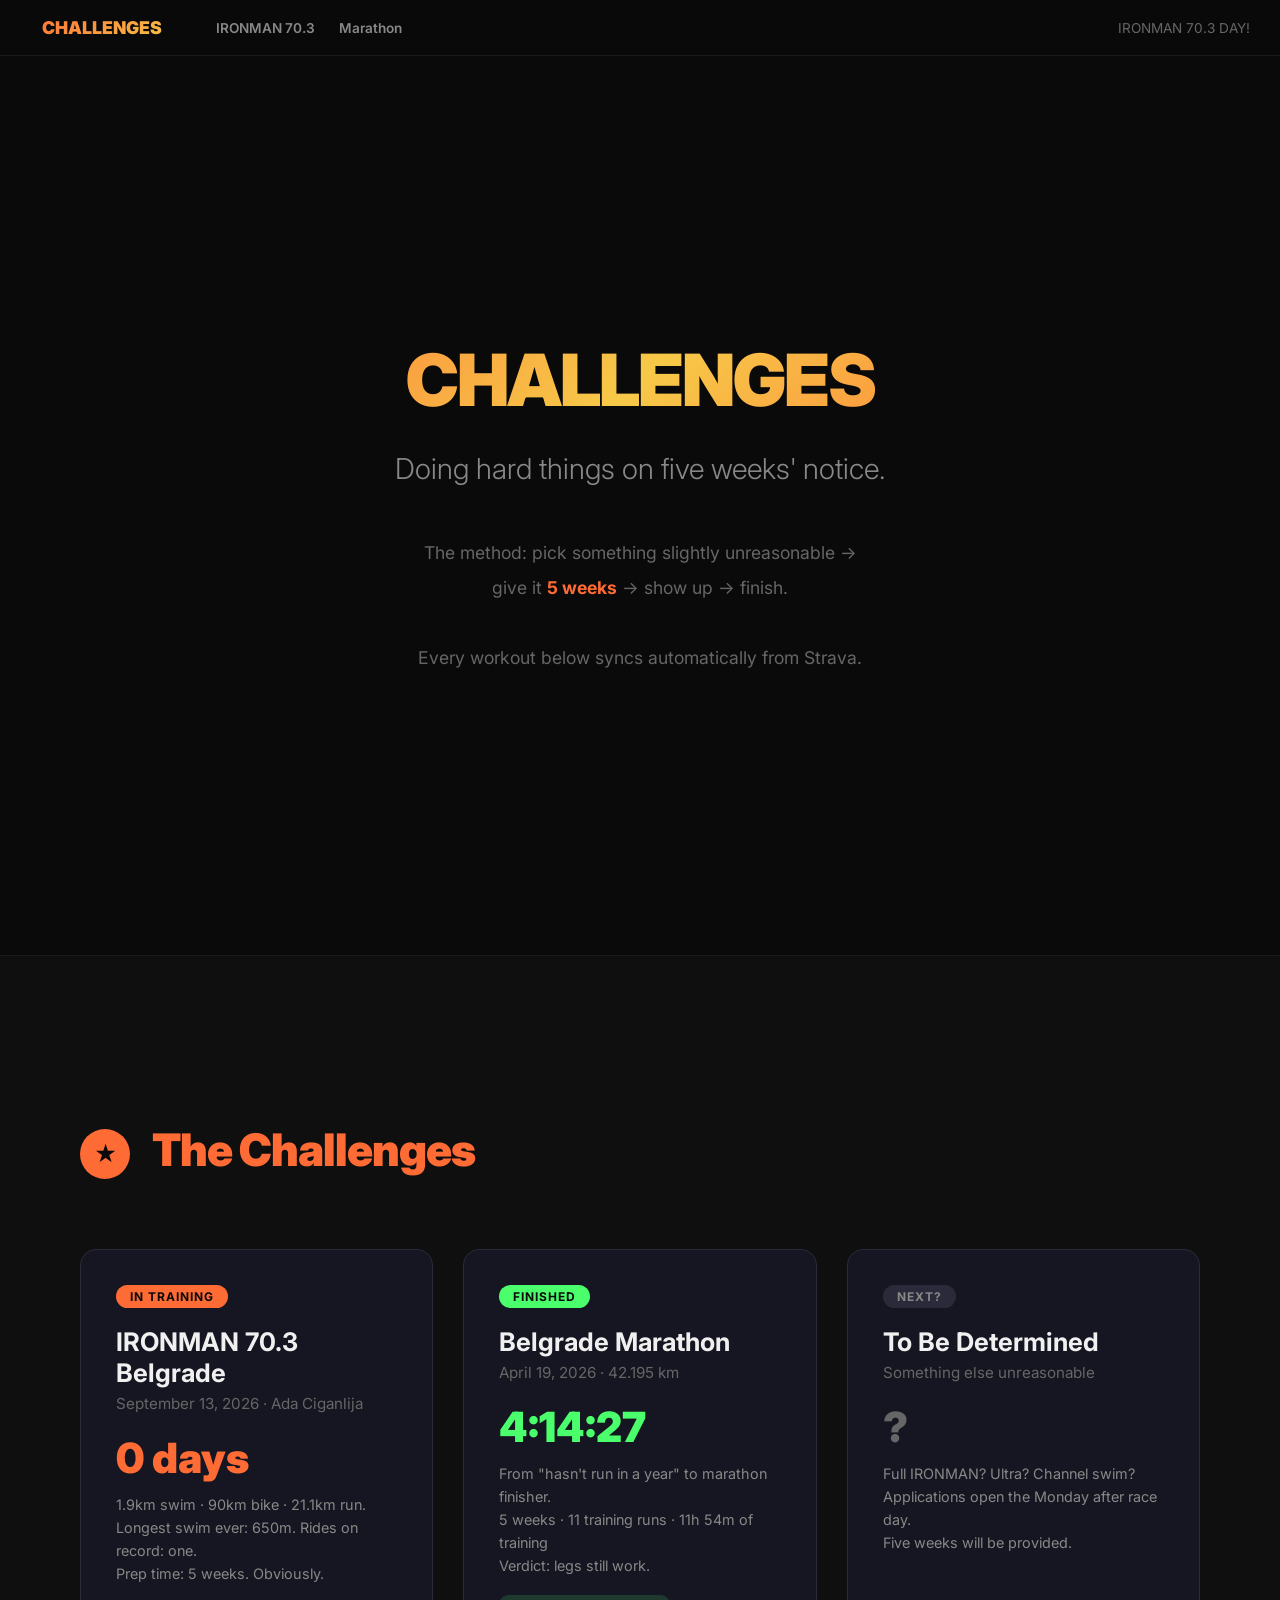
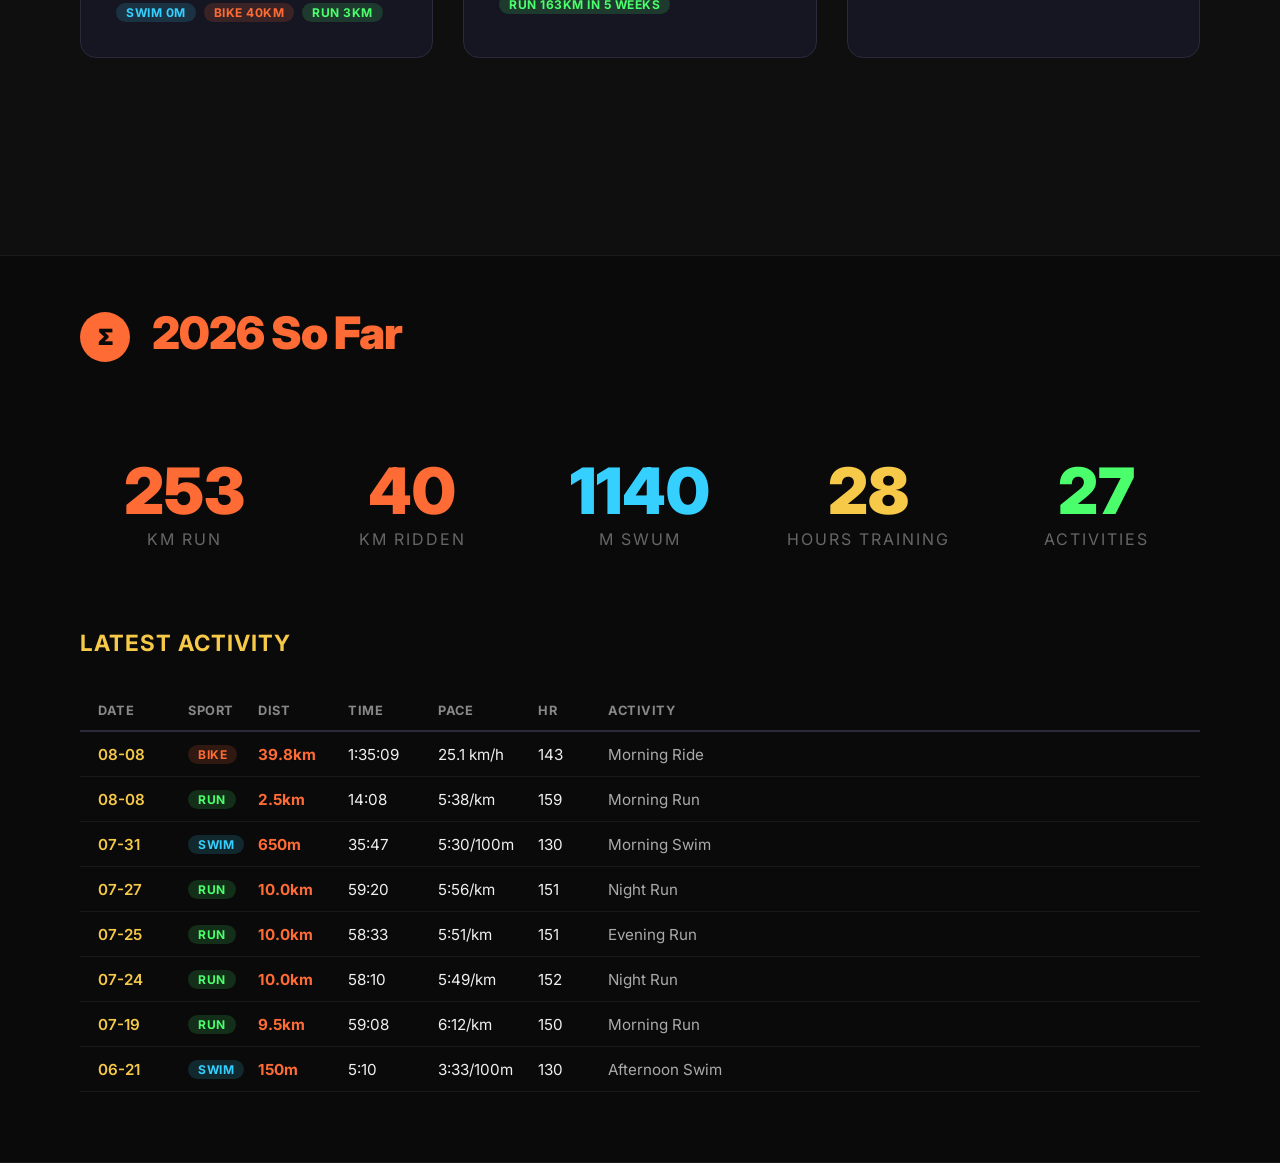
==== index.html @ f7e16145 "Challenges hub: Belgrade Marathon recap + IRONMAN 70.3 Belgrade training dashboard - Generic multi-c" ====
<!DOCTYPE html>
<html lang="en">
<head>
<meta charset="UTF-8">
<meta name="viewport" content="width=device-width, initial-scale=1.0">
<title>Challenges — Nebojša does hard things on short notice</title>
<link rel="stylesheet" href="assets/style.css">
</head>
<body>

<nav>
  <a class="logo" href="index.html">CHALLENGES</a>
  <button class="nav-toggle">☰</button>
  <div class="nav-links">
    <a href="ironman-70-3-belgrade-2026.html">IRONMAN 70.3</a>
    <a href="belgrade-marathon-2026.html">Marathon</a>
  </div>
  <span class="countdown" id="countdown"></span>
</nav>
<div class="mobile-countdown" id="mobileCountdown" style="display:none;"></div>

<div class="page">

<!-- HERO -->
<div class="slide slide-title" id="top">
  <h1>CHALLENGES</h1>
  <p class="subtitle">Doing hard things on five weeks' notice.</p>
  <p class="meta">
    The method: pick something slightly unreasonable →<br>
    give it <strong>5 weeks</strong> → show up → finish.<br><br>
    Every workout below syncs automatically from Strava.
  </p>
</div>

<!-- CHALLENGE CARDS -->
<div class="slide" id="challenges">
  <h2><span class="number">★</span> The Challenges</h2>

  <div class="challenge-grid">

    <a class="challenge-card" href="ironman-70-3-belgrade-2026.html">
      <span class="status live">In Training</span>
      <h3>IRONMAN 70.3 Belgrade</h3>
      <div class="sub">September 13, 2026 · Ada Ciganlija</div>
      <div class="headline" id="im-countdown">—</div>
      <div class="detail">
        1.9km swim · 90km bike · 21.1km run.<br>
        Longest swim ever: 650m. Rides on record: one.<br>
        Prep time: 5 weeks. Obviously.
      </div>
      <div class="disciplines">
        <span class="sport-badge Swim" id="im-swim">Swim —</span>
        <span class="sport-badge Ride" id="im-bike">Bike —</span>
        <span class="sport-badge Run" id="im-run">Run —</span>
      </div>
    </a>

    <a class="challenge-card" href="belgrade-marathon-2026.html">
      <span class="status done">Finished</span>
      <h3>Belgrade Marathon</h3>
      <div class="sub">April 19, 2026 · 42.195 km</div>
      <div class="headline green">4:14:27</div>
      <div class="detail">
        From "hasn't run in a year" to marathon finisher.<br>
        <span id="mar-stats">5 weeks · 11 training runs</span><br>
        Verdict: legs still work.
      </div>
      <div class="disciplines">
        <span class="sport-badge Run">Run 163km in 5 weeks</span>
      </div>
    </a>

    <div class="challenge-card" style="cursor:default;">
      <span class="status future">Next?</span>
      <h3>To Be Determined</h3>
      <div class="sub">Something else unreasonable</div>
      <div class="headline" style="color:var(--dim);">?</div>
      <div class="detail">
        Full IRONMAN? Ultra? Channel swim?<br>
        Applications open the Monday after race day.<br>
        Five weeks will be provided.
      </div>
    </div>

  </div>
</div>

<!-- 2026 TOTALS -->
<div class="slide slide-compact" id="totals">
  <h2><span class="number">Σ</span> 2026 So Far</h2>
  <div class="stat-row">
    <div class="big-stat"><div class="number-val" id="t-run">—</div><div class="label">km run</div></div>
    <div class="big-stat"><div class="number-val" style="color:var(--bike)" id="t-bike">—</div><div class="label">km ridden</div></div>
    <div class="big-stat"><div class="number-val" style="color:var(--swim)" id="t-swim">—</div><div class="label">m swum</div></div>
    <div class="big-stat"><div class="number-val" style="color:var(--gold)" id="t-hours">—</div><div class="label">hours training</div></div>
    <div class="big-stat"><div class="number-val" style="color:var(--green)" id="t-acts">—</div><div class="label">activities</div></div>
  </div>

  <h3>Latest Activity</h3>
  <div class="run-log" id="latestLog"></div>
</div>

</div>

<script src="data/activities.js"></script>
<script src="assets/site.js"></script>
<script>
  startCountdown('countdown', '2026-09-13', 'IRONMAN 70.3');

  // IM 70.3 card: countdown + per-discipline totals since plan start
  const IM_START = '2026-08-08';
  document.getElementById('im-countdown').textContent = daysUntil('2026-09-13') + ' days';
  const tri = ACT.filter(a => a.date >= IM_START);
  document.getElementById('im-swim').textContent = 'Swim ' + (sumKm(bySport(tri, 'Swim')) * 1000).toFixed(0) + 'm';
  document.getElementById('im-bike').textContent = 'Bike ' + sumKm(bySport(tri, 'Ride')).toFixed(0) + 'km';
  document.getElementById('im-run').textContent = 'Run ' + sumKm(bySport(tri, 'Run')).toFixed(0) + 'km';

  // Marathon card training stats (Mar 14 – Apr 19, runs before race day)
  const mar = ACT.filter(a => a.sport === 'Run' && inRange(a, '2026-03-14', '2026-04-18'));
  const marH = sumH(mar) ;
  document.getElementById('mar-stats').textContent =
    `5 weeks · ${mar.length} training runs · ${fmtH(marH)} of training`;

  // 2026 totals
  document.getElementById('t-run').textContent = sumKm(bySport(ACT, 'Run')).toFixed(0);
  document.getElementById('t-bike').textContent = sumKm(bySport(ACT, 'Ride')).toFixed(0);
  document.getElementById('t-swim').textContent = (sumKm(bySport(ACT, 'Swim')) * 1000).toFixed(0);
  document.getElementById('t-hours').textContent = sumH(ACT).toFixed(0);
  document.getElementById('t-acts').textContent = ACT.length;

  // Latest 8 activities
  renderLog('latestLog', () => true);
  const log = document.getElementById('latestLog');
  while (log.children.length > 9) log.removeChild(log.lastChild); // header + 8
</script>

</body>
</html>
---- assets/style.css ----
@import url('https://fonts.googleapis.com/css2?family=Inter:wght@300;400;600;700;900&display=swap');

* { margin: 0; padding: 0; box-sizing: border-box; }

:root {
  --orange: #ff6b35;
  --gold: #f7c948;
  --green: #4aff6b;
  --blue: #4a9eff;
  --cyan: #35d0ff;
  --red: #ff4444;
  --bg: #0a0a0a;
  --bg2: #0f0f0f;
  --card: #161622;
  --border: #2a2a3a;
  --text: #f0f0f0;
  --muted: #888;
  --dim: #666;
  /* discipline colors */
  --swim: #35d0ff;
  --bike: #ff6b35;
  --run: #4aff6b;
}

body {
  font-family: 'Inter', -apple-system, BlinkMacSystemFont, sans-serif;
  background: var(--bg);
  color: var(--text);
  overflow-x: hidden;
}

/* NAV */
nav {
  position: fixed;
  top: 0; left: 0; right: 0;
  z-index: 100;
  background: rgba(10,10,10,0.95);
  backdrop-filter: blur(10px);
  border-bottom: 1px solid #1a1a1a;
  display: flex;
  align-items: center;
  padding: 0 30px;
  height: 56px;
}
nav .logo {
  font-weight: 900;
  font-size: 1.1rem;
  background: linear-gradient(135deg, var(--orange), var(--gold));
  -webkit-background-clip: text;
  -webkit-text-fill-color: transparent;
  margin-right: 30px;
  text-decoration: none;
  white-space: nowrap;
}
nav a { color: var(--muted); text-decoration: none; font-size: 0.85rem; font-weight: 600; padding: 18px 12px; transition: color 0.2s; }
nav a:hover, nav a.active { color: var(--orange); }
nav .countdown { margin-left: auto; font-size: 0.85rem; color: var(--dim); white-space: nowrap; }
nav .countdown strong { color: var(--orange); font-size: 1.1rem; }

.page { padding-top: 56px; }

/* SECTIONS */
.slide {
  min-height: 100vh;
  padding: 60px 80px;
  display: flex;
  flex-direction: column;
  justify-content: center;
  position: relative;
  border-bottom: 1px solid #1a1a1a;
}
.slide:nth-child(odd) { background: var(--bg); }
.slide:nth-child(even) { background: var(--bg2); }
.slide-compact { min-height: auto; padding: 50px 80px; }

/* Title slide */
.slide-title { text-align: center; background: linear-gradient(135deg, #0a0a0a 0%, #1a0a2e 50%, #0a0a0a 100%); }
.slide-title.tri { background: linear-gradient(135deg, #0a0a0a 0%, #0a1a2e 45%, #1a0a2e 100%); }
.slide-title h1 {
  font-size: 4.5rem; font-weight: 900; letter-spacing: -2px;
  background: linear-gradient(135deg, var(--orange), var(--gold), var(--orange));
  -webkit-background-clip: text; -webkit-text-fill-color: transparent;
  margin-bottom: 20px;
}
.slide-title.tri h1 { background: linear-gradient(135deg, var(--swim), var(--gold), var(--orange)); -webkit-background-clip: text; -webkit-text-fill-color: transparent; }
.slide-title .subtitle { font-size: 1.8rem; font-weight: 300; color: var(--muted); margin-bottom: 40px; }
.slide-title .meta { font-size: 1.1rem; color: var(--dim); line-height: 2; }
.slide-title .meta strong { color: var(--orange); }

h2 { font-size: 2.8rem; font-weight: 900; letter-spacing: -1px; margin-bottom: 40px; color: var(--orange); }
h2 .number {
  display: inline-block; background: var(--orange); color: var(--bg);
  width: 50px; height: 50px; border-radius: 50%; text-align: center;
  line-height: 50px; font-size: 1.4rem; margin-right: 15px; vertical-align: middle;
}
h3 { font-size: 1.4rem; font-weight: 700; color: var(--gold); margin: 30px 0 15px 0; text-transform: uppercase; letter-spacing: 1px; }

p, li { font-size: 1.15rem; line-height: 1.8; color: #ccc; }
ul { list-style: none; padding: 0; }
ul li { padding: 8px 0 8px 30px; position: relative; }
ul li::before { content: '→'; position: absolute; left: 0; color: var(--orange); font-weight: 700; }

table { width: 100%; border-collapse: collapse; margin: 20px 0; font-size: 1.05rem; }
thead th {
  background: var(--orange); color: var(--bg); padding: 14px 18px; text-align: left;
  font-weight: 700; font-size: 0.95rem; text-transform: uppercase; letter-spacing: 0.5px;
}
thead th:first-child { border-radius: 8px 0 0 0; }
thead th:last-child { border-radius: 0 8px 0 0; }
tbody td { padding: 12px 18px; border-bottom: 1px solid #222; color: #ccc; }
tbody tr:hover { background: #1a1a2e; }
.table-wrap { overflow-x: auto; -webkit-overflow-scrolling: touch; }

.card-grid { display: grid; grid-template-columns: repeat(auto-fit, minmax(300px, 1fr)); gap: 25px; margin: 20px 0; }
.card { background: var(--card); border: 1px solid var(--border); border-radius: 12px; padding: 30px; transition: transform 0.2s; }
.card:hover { transform: translateY(-3px); border-color: var(--orange); }
.card h4 { font-size: 1.2rem; color: var(--gold); margin-bottom: 12px; }
.card p { font-size: 1rem; color: #aaa; }

.warning { background: linear-gradient(135deg, #2a1a0a, #1a1a0a); border-left: 4px solid var(--orange); padding: 25px 30px; border-radius: 0 12px 12px 0; margin: 20px 0; }
.warning p { color: #f0c060; }
.info { background: linear-gradient(135deg, #0a1a2a, #0a1a1a); border-left: 4px solid var(--blue); padding: 25px 30px; border-radius: 0 12px 12px 0; margin: 20px 0; }
.info p { color: #8ac4ff; }
.success { background: linear-gradient(135deg, #0a2a1a, #0a1a0a); border-left: 4px solid var(--green); padding: 25px 30px; border-radius: 0 12px 12px 0; margin: 20px 0; }
.success p { color: #8affaa; }
.danger { background: linear-gradient(135deg, #2a0a0a, #1a0a0a); border-left: 4px solid var(--red); padding: 25px 30px; border-radius: 0 12px 12px 0; margin: 20px 0; }
.danger p { color: #ff9a9a; }

.two-col { display: grid; grid-template-columns: 1fr 1fr; gap: 40px; }
.three-col { display: grid; grid-template-columns: 1fr 1fr 1fr; gap: 25px; }

.big-stat { text-align: center; padding: 20px; }
.big-stat .number-val { font-size: 4rem; font-weight: 900; color: var(--orange); }
.big-stat .label { font-size: 1rem; color: var(--dim); text-transform: uppercase; letter-spacing: 2px; }

.pace-band { display: flex; align-items: center; padding: 15px 20px; margin: 8px 0; border-radius: 10px; font-size: 1rem; }
.pace-band .km { font-weight: 700; color: var(--orange); width: 130px; flex-shrink: 0; }
.pace-band .pace { font-weight: 600; color: var(--gold); width: 150px; flex-shrink: 0; }
.pace-band .note { color: #aaa; }
.pace-band:nth-child(odd) { background: var(--card); }
.pace-band:nth-child(even) { background: #1a1a2e; }
.pace-band.danger-band { border-left: 3px solid var(--red); }
.pace-band.finish { border-left: 3px solid var(--green); }
.pace-band.swim-band { border-left: 3px solid var(--swim); }
.pace-band.bike-band { border-left: 3px solid var(--bike); }
.pace-band.run-band { border-left: 3px solid var(--run); }

.checklist { margin: 20px 0; }
.checklist-item { display: flex; align-items: center; padding: 12px 0; border-bottom: 1px solid #1a1a1a; font-size: 1.05rem; color: #ccc; }
.checklist-item .box { width: 24px; height: 24px; border: 2px solid var(--orange); border-radius: 5px; margin-right: 15px; flex-shrink: 0; }
.checklist-item.done .box { background: var(--green); border-color: var(--green); }
.checklist-item.done { color: var(--dim); text-decoration: line-through; }

.timeline { position: relative; padding-left: 40px; margin: 20px 0; }
.timeline::before { content: ''; position: absolute; left: 15px; top: 0; bottom: 0; width: 3px; background: linear-gradient(180deg, var(--swim), var(--orange), var(--green)); border-radius: 2px; }
.timeline-item { position: relative; margin-bottom: 30px; padding: 20px 25px; background: var(--card); border-radius: 10px; border: 1px solid var(--border); }
.timeline-item::before { content: ''; position: absolute; left: -33px; top: 25px; width: 13px; height: 13px; background: var(--orange); border-radius: 50%; border: 3px solid var(--bg); }
.timeline-item h4 { color: var(--orange); font-size: 1.1rem; margin-bottom: 8px; }
.timeline-item p { font-size: 0.95rem; color: #aaa; }

/* PROGRESS DASHBOARD */
.progress-grid { display: grid; grid-template-columns: repeat(5, 1fr); gap: 15px; margin: 20px 0; }
.week-block { background: var(--card); border: 1px solid var(--border); border-radius: 12px; padding: 20px; text-align: center; position: relative; }
.week-block.active { border-color: var(--orange); box-shadow: 0 0 20px rgba(255,107,53,0.2); }
.week-block.completed { border-color: var(--green); }
.week-block .week-num { font-size: 0.8rem; color: var(--dim); text-transform: uppercase; letter-spacing: 1px; }
.week-block .week-dates { font-size: 0.75rem; color: #555; margin: 5px 0; }
.week-block .week-km { font-size: 2rem; font-weight: 900; color: var(--orange); margin: 10px 0; }
.week-block .week-target { font-size: 0.8rem; color: var(--dim); }
.week-block .week-status { display: inline-block; margin-top: 10px; padding: 3px 10px; border-radius: 20px; font-size: 0.75rem; font-weight: 600; }
.week-block .week-status.todo { background: #2a2a3a; color: var(--dim); }
.week-block .week-status.current { background: var(--orange); color: var(--bg); }
.week-block .week-status.done { background: var(--green); color: var(--bg); }

/* Tri week block: 3 discipline bars */
.tri-bar { margin: 8px 0 2px; text-align: left; }
.tri-bar .tri-label { display: flex; justify-content: space-between; font-size: 0.7rem; color: var(--dim); margin-bottom: 2px; }
.tri-bar .bar { background: #2a2a3a; border-radius: 4px; height: 6px; overflow: hidden; }
.tri-bar .bar > div { height: 6px; border-radius: 4px; transition: width 0.5s; }
.tri-bar.swim .bar > div { background: var(--swim); }
.tri-bar.bike .bar > div { background: var(--bike); }
.tri-bar.run .bar > div { background: var(--run); }

/* ACTIVITY LOG */
.run-log { margin: 20px 0; }
.run-entry { display: grid; grid-template-columns: 90px 70px 90px 90px 100px 70px 1fr; padding: 12px 18px; border-bottom: 1px solid #1a1a1a; font-size: 0.95rem; align-items: center; }
.run-entry.header { font-weight: 700; color: var(--muted); text-transform: uppercase; font-size: 0.8rem; letter-spacing: 0.5px; border-bottom: 2px solid var(--border); }
.run-entry .date { color: var(--gold); font-weight: 600; }
.run-entry .dist { color: var(--orange); font-weight: 700; }
.sport-badge { display: inline-block; padding: 2px 10px; border-radius: 20px; font-size: 0.75rem; font-weight: 700; text-transform: uppercase; letter-spacing: 0.5px; }
.sport-badge.Run { background: rgba(74,255,107,0.15); color: var(--run); }
.sport-badge.Ride { background: rgba(255,107,53,0.15); color: var(--bike); }
.sport-badge.Swim { background: rgba(53,208,255,0.15); color: var(--swim); }
.sport-badge.Other { background: #2a2a3a; color: var(--muted); }

/* HUB: challenge cards */
.challenge-grid { display: grid; grid-template-columns: repeat(auto-fit, minmax(340px, 1fr)); gap: 30px; margin: 30px 0; }
.challenge-card {
  display: block; text-decoration: none;
  background: var(--card); border: 1px solid var(--border); border-radius: 16px;
  padding: 35px; position: relative; overflow: hidden; transition: transform 0.2s, border-color 0.2s;
}
.challenge-card:hover { transform: translateY(-5px); border-color: var(--orange); }
.challenge-card .status { display: inline-block; padding: 4px 14px; border-radius: 20px; font-size: 0.75rem; font-weight: 700; text-transform: uppercase; letter-spacing: 1px; margin-bottom: 18px; }
.challenge-card .status.done { background: var(--green); color: var(--bg); }
.challenge-card .status.live { background: var(--orange); color: var(--bg); animation: pulse 2s infinite; }
.challenge-card .status.future { background: #2a2a3a; color: var(--muted); }
@keyframes pulse { 0%,100% { opacity: 1; } 50% { opacity: 0.6; } }
.challenge-card h3 { margin: 0 0 6px; font-size: 1.6rem; color: var(--text); text-transform: none; letter-spacing: 0; }
.challenge-card .sub { color: var(--dim); font-size: 0.95rem; margin-bottom: 20px; }
.challenge-card .headline { font-size: 2.6rem; font-weight: 900; color: var(--orange); margin: 10px 0; }
.challenge-card .headline.green { color: var(--green); }
.challenge-card .detail { color: var(--muted); font-size: 0.9rem; line-height: 1.6; }
.challenge-card .disciplines { margin-top: 18px; display: flex; gap: 8px; flex-wrap: wrap; }

.stat-row { display: grid; grid-template-columns: repeat(auto-fit, minmax(150px, 1fr)); gap: 20px; margin: 30px 0; }

.slide-number { position: absolute; bottom: 30px; right: 40px; color: #333; font-size: 0.9rem; font-weight: 600; }

.nav-toggle { display: none; background: none; border: none; color: var(--muted); font-size: 1.5rem; cursor: pointer; padding: 5px; }
.nav-links { display: flex; align-items: center; }

/* TABLET */
@media (max-width: 900px) {
  .slide { padding: 40px 30px; }
  .slide-compact { padding: 35px 30px; }
  .slide-title h1 { font-size: 3rem; }
  h2 { font-size: 2.2rem; }
  .two-col, .three-col { grid-template-columns: 1fr; }
  .card-grid { grid-template-columns: 1fr 1fr; }
  .progress-grid { grid-template-columns: repeat(3, 1fr); }
  nav { padding: 0 15px; }
  nav a { font-size: 0.75rem; padding: 18px 6px; }
}

/* MOBILE */
@media (max-width: 600px) {
  .slide { padding: 30px 16px; min-height: auto; }
  .slide-compact { padding: 25px 16px; }
  .slide-title { padding: 40px 16px; min-height: 80vh; }
  .slide-title h1 { font-size: 2.2rem; letter-spacing: -1px; }
  .slide-title .subtitle { font-size: 1.2rem; margin-bottom: 25px; }
  .slide-title .meta { font-size: 0.9rem; line-height: 1.8; }

  h2 { font-size: 1.6rem; margin-bottom: 25px; }
  h2 .number { width: 36px; height: 36px; line-height: 36px; font-size: 1rem; margin-right: 10px; }
  h3 { font-size: 1.1rem; margin: 20px 0 10px 0; }
  p, li { font-size: 1rem; line-height: 1.7; }

  nav { padding: 0 12px; height: 50px; flex-wrap: wrap; }
  nav .logo { font-size: 0.95rem; margin-right: auto; }
  nav .countdown { display: none; }
  .nav-toggle { display: block; }
  .nav-links {
    display: none; width: 100%; flex-direction: column;
    background: rgba(10,10,10,0.98); position: absolute; top: 50px; left: 0; right: 0;
    padding: 10px 0; border-bottom: 1px solid #222; z-index: 101;
  }
  .nav-links.open { display: flex; }
  .nav-links a { padding: 12px 20px; width: 100%; font-size: 0.9rem; }
  .nav-links a:hover { background: #1a1a1a; }
  .mobile-countdown {
    display: block; width: 100%; text-align: center; font-size: 0.8rem;
    color: var(--dim); padding: 6px 0; border-bottom: 1px solid #1a1a1a; background: var(--bg);
  }

  .progress-grid { grid-template-columns: repeat(2, 1fr); gap: 10px; }
  .week-block { padding: 15px 10px; }
  .week-block .week-km { font-size: 1.6rem; }

  .run-entry.header { display: none; }
  .run-entry { display: flex; flex-wrap: wrap; padding: 14px 0; gap: 4px 12px; font-size: 0.9rem; }
  .run-entry .date { font-size: 0.95rem; width: 100%; margin-bottom: 2px; }

  table { font-size: 0.9rem; min-width: 500px; }
  thead th { padding: 10px 12px; font-size: 0.8rem; }
  tbody td { padding: 10px 12px; }

  .card-grid { grid-template-columns: 1fr; gap: 15px; }
  .card { padding: 20px; }
  .card h4 { font-size: 1.05rem; }
  .card p { font-size: 0.9rem; }

  .challenge-grid { grid-template-columns: 1fr; }
  .challenge-card { padding: 25px; }
  .challenge-card .headline { font-size: 2rem; }

  .pace-band { flex-wrap: wrap; padding: 12px 14px; gap: 4px; }
  .pace-band .km { width: 100px; font-size: 0.9rem; }
  .pace-band .pace { width: 120px; font-size: 0.9rem; }
  .pace-band .note { width: 100%; font-size: 0.85rem; margin-top: 2px; }

  .warning, .info, .success, .danger { padding: 18px 16px; }
  .warning p, .info p, .success p, .danger p { font-size: 0.95rem; }

  .checklist-item { font-size: 0.95rem; padding: 10px 0; }
  .checklist-item .box { width: 20px; height: 20px; margin-right: 12px; }

  .timeline { padding-left: 30px; }
  .big-stat .number-val { font-size: 2.6rem; }
  .slide-number { display: none; }
}
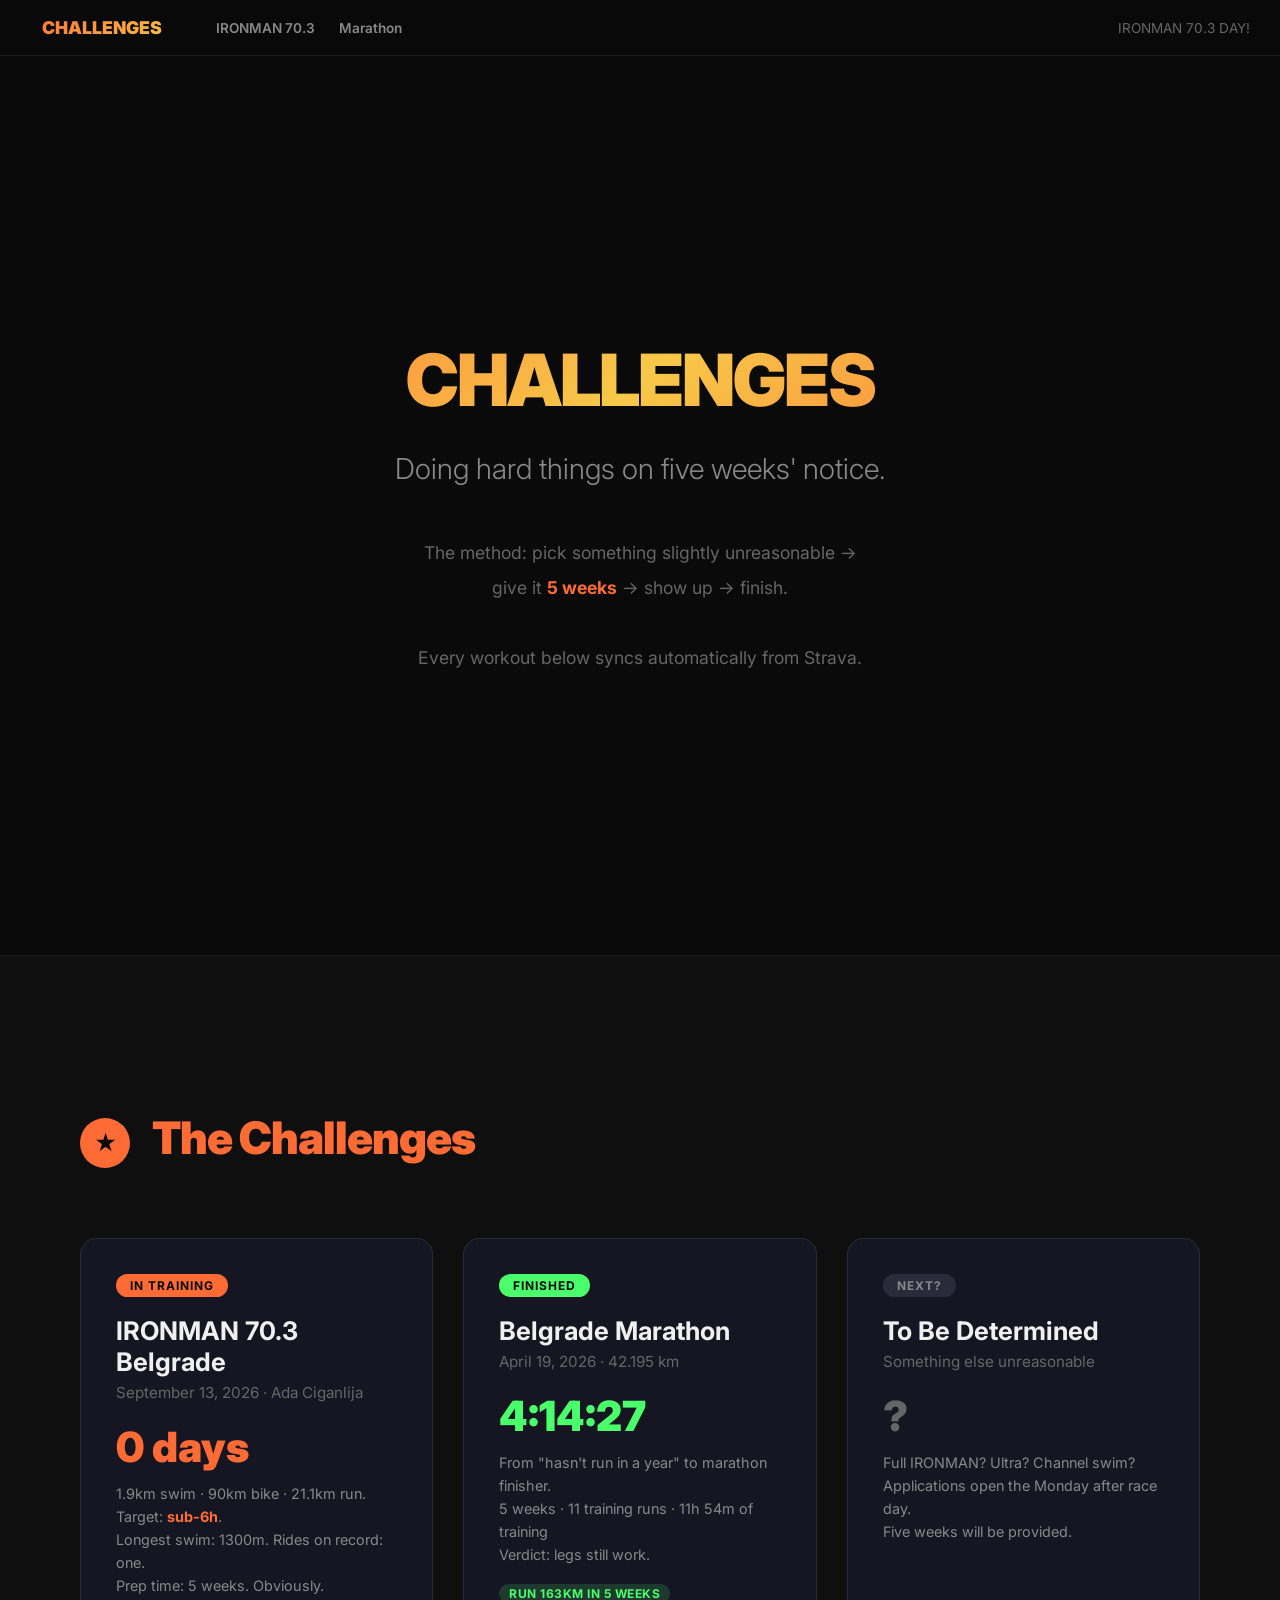
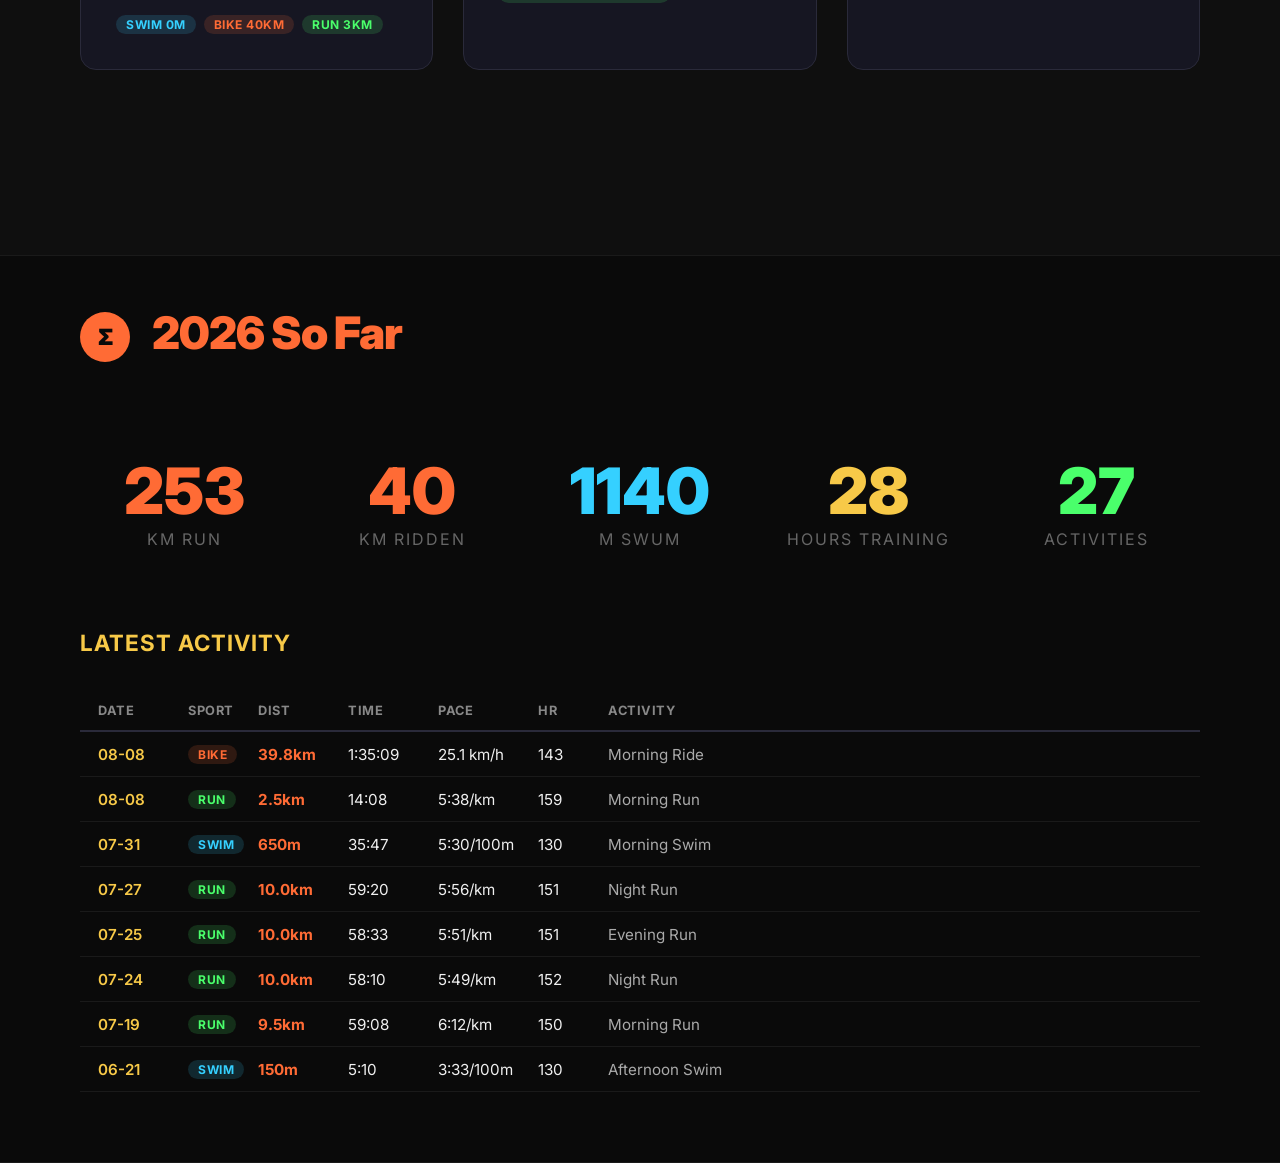
==== commit 36458f84: "Correct longest swim (1300m, watch under-counted) and set sub-6h target - A/B/C goals: sub-6:00 / su" ====
--- a/index.html
+++ b/index.html
@@ -44,8 +44,8 @@
       <div class="sub">September 13, 2026 · Ada Ciganlija</div>
       <div class="headline" id="im-countdown">—</div>
       <div class="detail">
-        1.9km swim · 90km bike · 21.1km run.<br>
-        Longest swim ever: 650m. Rides on record: one.<br>
+        1.9km swim · 90km bike · 21.1km run. Target: <strong style="color:var(--orange)">sub-6h</strong>.<br>
+        Longest swim: 1300m. Rides on record: one.<br>
         Prep time: 5 weeks. Obviously.
       </div>
       <div class="disciplines">
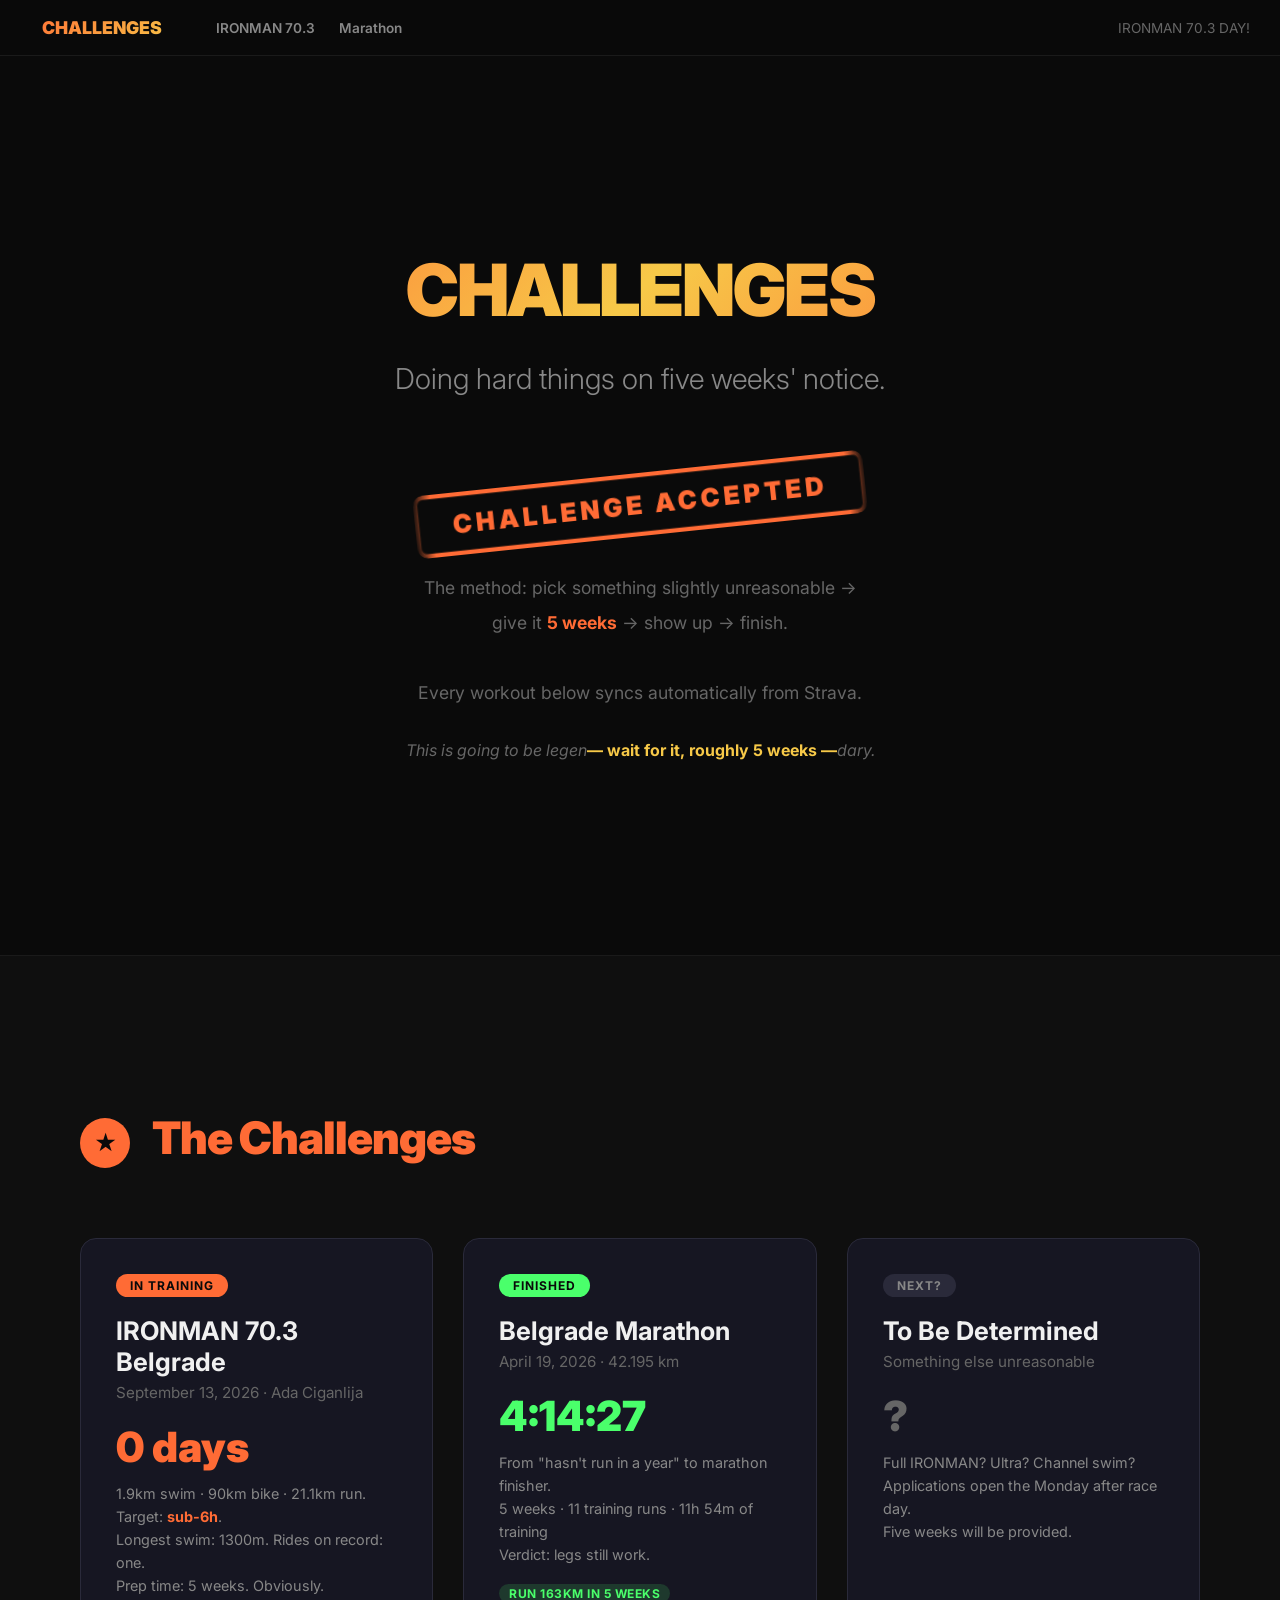
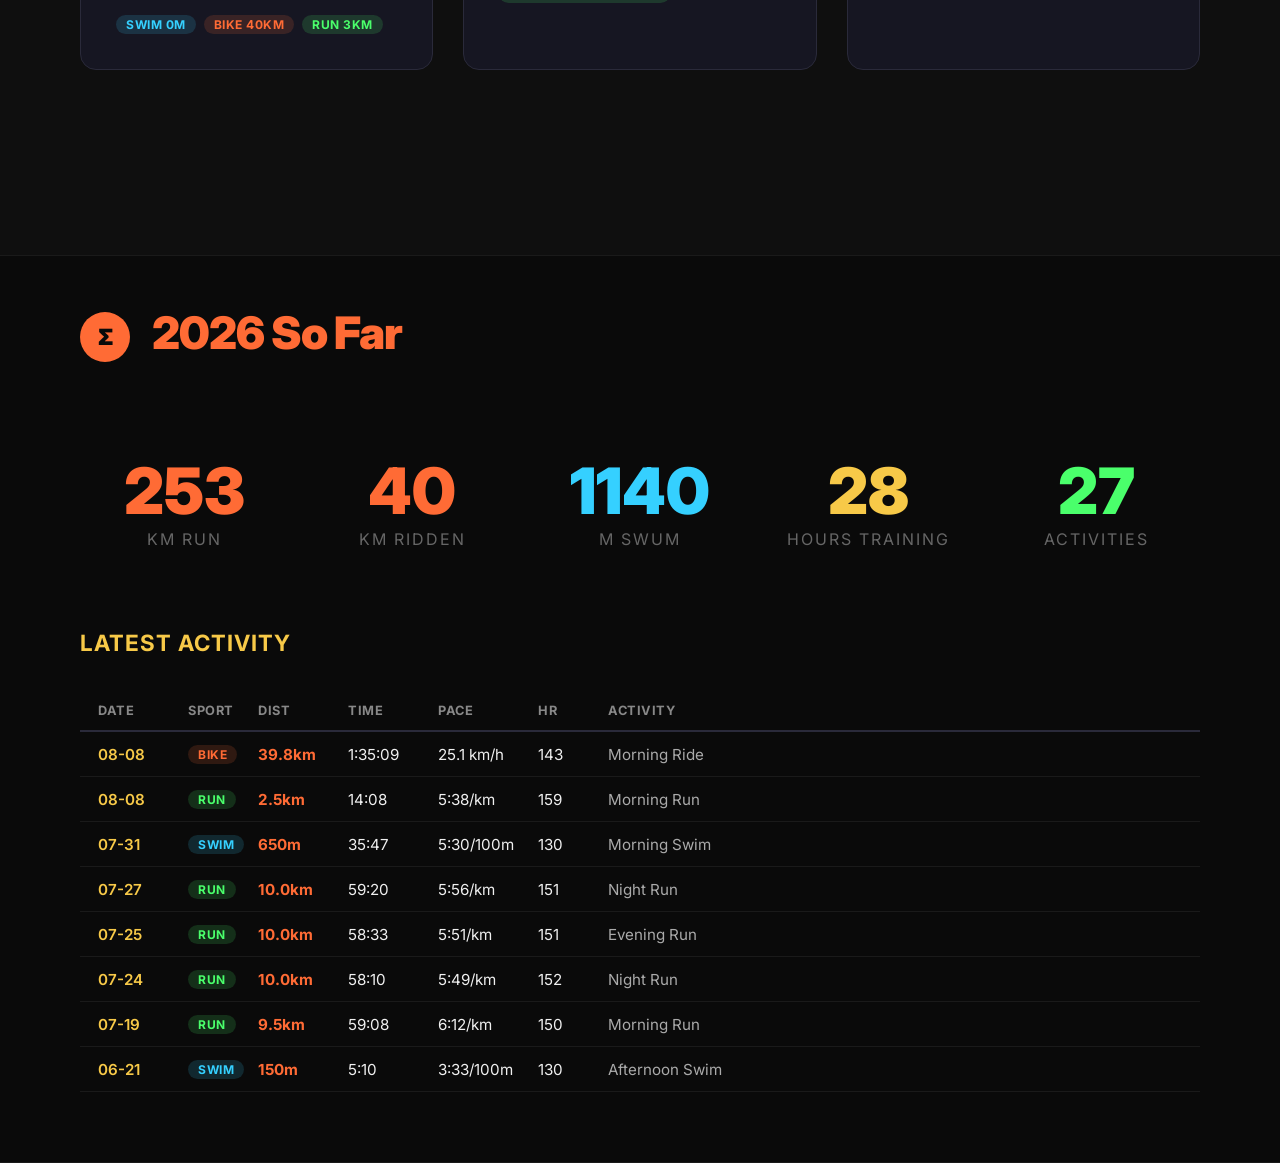
==== commit 448b8631: "Hub hero: Challenge Accepted stamp + legendary tagline" ====
--- a/index.html
+++ b/index.html
@@ -25,11 +25,13 @@
 <div class="slide slide-title" id="top">
   <h1>CHALLENGES</h1>
   <p class="subtitle">Doing hard things on five weeks' notice.</p>
+  <div><span class="stamp">Challenge Accepted</span></div>
   <p class="meta">
     The method: pick something slightly unreasonable →<br>
     give it <strong>5 weeks</strong> → show up → finish.<br><br>
     Every workout below syncs automatically from Strava.
   </p>
+  <p class="legendary">This is going to be legen<span class="wait">— wait for it, roughly 5 weeks —</span>dary.</p>
 </div>
 
 <!-- CHALLENGE CARDS -->
--- a/assets/style.css
+++ b/assets/style.css
@@ -215,6 +215,35 @@
 
 .stat-row { display: grid; grid-template-columns: repeat(auto-fit, minmax(150px, 1fr)); gap: 20px; margin: 30px 0; }
 
+/* Barney Stinson rubber stamp */
+.stamp {
+  display: inline-block;
+  margin: 28px auto 34px;
+  padding: 12px 34px;
+  border: 4px solid var(--orange);
+  border-radius: 10px;
+  color: var(--orange);
+  font-weight: 900;
+  font-size: 1.6rem;
+  letter-spacing: 4px;
+  text-transform: uppercase;
+  transform: rotate(-6deg);
+  opacity: 0;
+  animation: stampIn 0.45s cubic-bezier(0.25, 1.4, 0.5, 1) 0.5s forwards;
+  box-shadow: 0 0 0 2px rgba(255,107,53,0.15), inset 0 0 0 1px rgba(255,107,53,0.25);
+  mask-image: radial-gradient(circle at 50% 50%, black 92%, transparent 100%);
+}
+@keyframes stampIn {
+  0% { opacity: 0; transform: rotate(-14deg) scale(3); }
+  70% { opacity: 1; transform: rotate(-5deg) scale(0.95); }
+  100% { opacity: 1; transform: rotate(-6deg) scale(1); }
+}
+.legendary { margin-top: 26px; font-size: 1rem; color: var(--dim); font-style: italic; }
+.legendary .wait { color: var(--gold); font-style: normal; font-weight: 700; }
+@media (max-width: 600px) {
+  .stamp { font-size: 1.1rem; padding: 10px 20px; letter-spacing: 2px; }
+}
+
 .slide-number { position: absolute; bottom: 30px; right: 40px; color: #333; font-size: 0.9rem; font-weight: 600; }
 
 .nav-toggle { display: none; background: none; border: none; color: var(--muted); font-size: 1.5rem; cursor: pointer; padding: 5px; }
